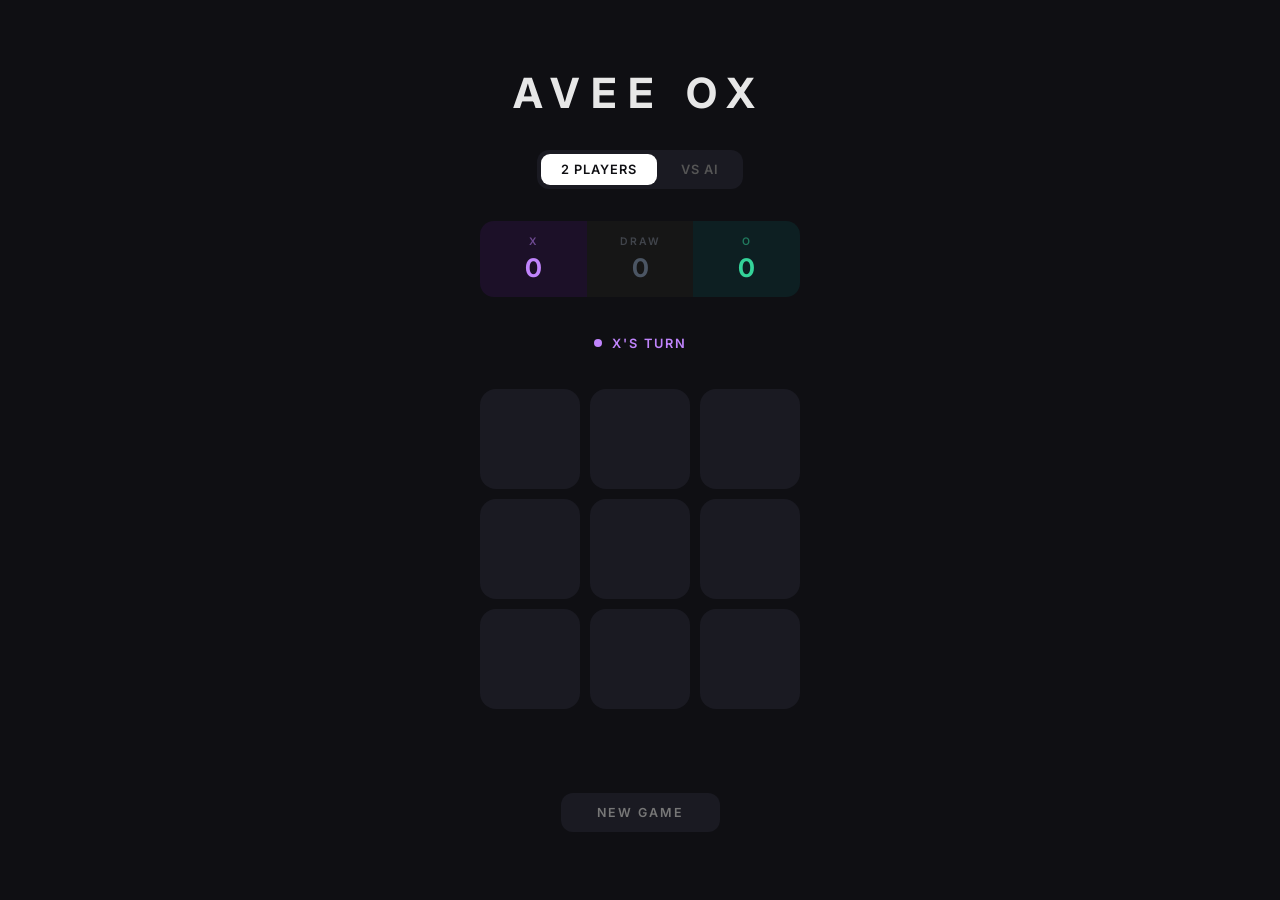
==== index.html @ 659363ed "Rename tictactoe.html to index.html" ====
<!DOCTYPE html>
<html lang="en">
<head>
<meta charset="UTF-8">
<meta name="viewport" content="width=device-width, initial-scale=1.0">
<title>AVEE OX GAME</title>
<style>
  @import url('https://fonts.googleapis.com/css2?family=Inter:wght@300;400;600;700&display=swap');
  * { margin:0; padding:0; box-sizing:border-box; }

  body {
    font-family: 'Inter', sans-serif;
    background: #0f0f13;
    color: #fff;
    min-height: 100vh;
    display: flex;
    flex-direction: column;
    align-items: center;
    justify-content: center;
    gap: 32px;
    padding: 24px;
  }

  .title {
    font-size: 2.6rem;
    font-weight: 700;
    letter-spacing: 12px;
    color: #fff;
    opacity: 0.9;
  }

  /* Mode selector */
  .mode-selector {
    display: flex;
    background: #1a1a22;
    border-radius: 12px;
    padding: 4px;
    gap: 4px;
  }
  .mode-btn {
    padding: 8px 20px;
    border: none;
    border-radius: 9px;
    font-family: 'Inter', sans-serif;
    font-size: 0.8rem;
    font-weight: 600;
    letter-spacing: 1px;
    cursor: pointer;
    transition: all 0.2s;
    background: transparent;
    color: #555;
  }
  .mode-btn.active {
    background: #fff;
    color: #0f0f13;
  }

  /* Score bar */
  .scorebar {
    display: flex;
    gap: 0;
    width: 320px;
  }
  .score-card {
    flex: 1;
    text-align: center;
    padding: 14px 10px;
    border-radius: 0;
    position: relative;
  }
  .score-card:first-child { border-radius: 14px 0 0 14px; }
  .score-card:last-child  { border-radius: 0 14px 14px 0; }
  .score-card.x-card { background: #1c1028; }
  .score-card.draw-card { background: #161616; }
  .score-card.o-card { background: #0d1f22; }
  .score-label { font-size: 0.65rem; font-weight: 600; letter-spacing: 2px; opacity: 0.5; margin-bottom: 4px; }
  .score-label.x { color: #c084fc; }
  .score-label.o { color: #34d399; }
  .score-label.d { color: #6b7280; }
  .score-num { font-size: 1.6rem; font-weight: 700; }
  .score-num.x { color: #c084fc; }
  .score-num.o { color: #34d399; }
  .score-num.d { color: #4b5563; }

  /* Turn indicator */
  .turn-indicator {
    display: flex;
    align-items: center;
    gap: 10px;
    font-size: 0.8rem;
    font-weight: 600;
    letter-spacing: 2px;
    color: #555;
    height: 28px;
    transition: all 0.3s;
  }
  .turn-dot {
    width: 8px; height: 8px;
    border-radius: 50%;
    transition: background 0.3s;
  }

  /* Grid */
  .grid {
    display: grid;
    grid-template-columns: repeat(3, 1fr);
    gap: 10px;
    width: 320px;
    height: 320px;
  }

  .cell {
    background: #1a1a22;
    border-radius: 16px;
    display: flex;
    align-items: center;
    justify-content: center;
    cursor: pointer;
    transition: background 0.15s, transform 0.1s;
    position: relative;
    overflow: hidden;
  }
  .cell:hover:not(.taken) { background: #22222e; transform: scale(1.03); }
  .cell.taken { cursor: default; }
  .cell.win-cell { background: #1e1e2e; }
  .cell.win-cell.x-win { background: #1e112e; }
  .cell.win-cell.o-win { background: #0d2220; }

  /* SVG symbols */
  .cell svg { width: 56px; height: 56px; opacity: 0; transition: opacity 0.2s; }
  .cell.taken svg { opacity: 1; }

  /* X lines */
  .x-line {
    stroke: #c084fc;
    stroke-width: 6;
    stroke-linecap: round;
    stroke-dasharray: 80;
    stroke-dashoffset: 80;
    animation: drawLine 0.25s ease forwards;
  }
  /* O circle */
  .o-circle {
    stroke: #34d399;
    stroke-width: 6;
    stroke-linecap: round;
    fill: none;
    stroke-dasharray: 200;
    stroke-dashoffset: 200;
    animation: drawCircle 0.3s ease forwards;
  }

  @keyframes drawLine {
    to { stroke-dashoffset: 0; }
  }
  @keyframes drawCircle {
    to { stroke-dashoffset: 0; }
  }

  /* Win line overlay */
  .win-line-svg {
    position: absolute;
    top: 0; left: 0;
    width: 320px; height: 320px;
    pointer-events: none;
  }
  .win-stroke {
    stroke-dasharray: 600;
    stroke-dashoffset: 600;
    animation: drawWin 0.4s ease forwards 0.1s;
    stroke-linecap: round;
  }
  @keyframes drawWin {
    to { stroke-dashoffset: 0; }
  }

  .grid-wrap { position: relative; width: 320px; height: 320px; }

  /* Status */
  .status {
    font-size: 0.85rem;
    font-weight: 600;
    letter-spacing: 3px;
    color: #555;
    height: 20px;
    text-align: center;
    transition: all 0.3s;
  }

  /* Reset */
  .reset-btn {
    background: #1a1a22;
    border: none;
    color: #777;
    padding: 12px 36px;
    border-radius: 12px;
    font-family: 'Inter', sans-serif;
    font-size: 0.78rem;
    font-weight: 600;
    letter-spacing: 2px;
    cursor: pointer;
    transition: all 0.2s;
  }
  .reset-btn:hover { background: #22222e; color: #aaa; }
</style>
</head>
<body>

<div class="title">AVEE OX</div>

<div class="mode-selector">
  <button class="mode-btn active" onclick="setMode('pvp')">2 PLAYERS</button>
  <button class="mode-btn" onclick="setMode('ai')">VS AI</button>
</div>

<div class="scorebar">
  <div class="score-card x-card">
    <div class="score-label x" id="x-label">X</div>
    <div class="score-num x" id="score-x">0</div>
  </div>
  <div class="score-card draw-card">
    <div class="score-label d">DRAW</div>
    <div class="score-num d" id="score-d">0</div>
  </div>
  <div class="score-card o-card">
    <div class="score-label o" id="o-label">O</div>
    <div class="score-num o" id="score-o">0</div>
  </div>
</div>

<div class="turn-indicator" id="turn-ind">
  <div class="turn-dot" id="turn-dot"></div>
  <span id="turn-text">X'S TURN</span>
</div>

<div class="grid-wrap">
  <div class="grid" id="grid"></div>
  <svg class="win-line-svg" id="win-svg"></svg>
</div>

<div class="status" id="status"></div>
<button class="reset-btn" onclick="resetGame()">NEW GAME</button>

<script>
let board = Array(9).fill(null);
let current = 'X';
let gameOver = false;
let mode = 'pvp'; // 'pvp' or 'ai'
let scores = {X:0, O:0, D:0};
let aiThinking = false;

const WINS = [[0,1,2],[3,4,5],[6,7,8],[0,3,6],[1,4,7],[2,5,8],[0,4,8],[2,4,6]];

function setMode(m) {
  mode = m;
  document.querySelectorAll('.mode-btn').forEach(b => b.classList.remove('active'));
  event.target.classList.add('active');
  document.getElementById('x-label').textContent = 'X';
  document.getElementById('o-label').textContent = mode === 'ai' ? 'AI' : 'O';
  resetGame();
}

function buildGrid() {
  const g = document.getElementById('grid');
  g.innerHTML = '';
  for (let i = 0; i < 9; i++) {
    const cell = document.createElement('div');
    cell.className = 'cell';
    cell.dataset.i = i;
    cell.addEventListener('click', () => handleClick(i));
    g.appendChild(cell);
  }
}

function handleClick(i) {
  if (gameOver || board[i] || aiThinking) return;
  if (mode === 'ai' && current === 'O') return;
  place(i, current);
  const w = getWinner();
  if (!w && board.includes(null)) {
    current = current === 'X' ? 'O' : 'X';
    updateTurn();
    if (mode === 'ai' && current === 'O') doAI();
  }
}

function place(i, player) {
  board[i] = player;
  const cell = document.querySelector(`.cell[data-i="${i}"]`);
  cell.classList.add('taken');
  cell.innerHTML = player === 'X' ? svgX() : svgO();
  checkEnd();
}

function svgX() {
  return `<svg viewBox="0 0 80 80">
    <line class="x-line" x1="18" y1="18" x2="62" y2="62"/>
    <line class="x-line" x1="62" y1="18" x2="18" y2="62" style="animation-delay:0.05s"/>
  </svg>`;
}
function svgO() {
  return `<svg viewBox="0 0 80 80">
    <circle class="o-circle" cx="40" cy="40" r="24"/>
  </svg>`;
}

function getWinner() {
  for (const [a,b,c] of WINS) {
    if (board[a] && board[a] === board[b] && board[b] === board[c]) return {player: board[a], line:[a,b,c]};
  }
  return null;
}

function checkEnd() {
  const w = getWinner();
  if (w) {
    gameOver = true;
    scores[w.player]++;
    updateScores();
    highlightWin(w);
    const label = mode === 'ai' && w.player === 'O' ? 'AI WINS' : `${w.player} WINS`;
    document.getElementById('status').textContent = label;
    document.getElementById('status').style.color = w.player === 'X' ? '#c084fc' : '#34d399';
    document.getElementById('turn-ind').style.opacity = '0';
    return true;
  }
  if (!board.includes(null)) {
    gameOver = true;
    scores.D++;
    updateScores();
    document.getElementById('status').textContent = 'DRAW';
    document.getElementById('status').style.color = '#4b5563';
    document.getElementById('turn-ind').style.opacity = '0';
    return true;
  }
  return false;
}

function highlightWin({player, line}) {
  line.forEach(i => {
    const cell = document.querySelector(`.cell[data-i="${i}"]`);
    cell.classList.add('win-cell', player === 'X' ? 'x-win' : 'o-win');
  });
  // Draw win line
  const positions = line.map(i => {
    const col = i % 3, row = Math.floor(i / 3);
    const gap = 10, cs = (320 - gap*2) / 3;
    return { x: col*(cs+gap) + cs/2, y: row*(cs+gap) + cs/2 };
  });
  const svg = document.getElementById('win-svg');
  const color = player === 'X' ? '#c084fc' : '#34d399';
  svg.innerHTML = `<line class="win-stroke" x1="${positions[0].x}" y1="${positions[0].y}" x2="${positions[2].x}" y2="${positions[2].y}" stroke="${color}" stroke-width="5" opacity="0.5"/>`;
}

function updateTurn() {
  if (gameOver) return;
  const dot = document.getElementById('turn-dot');
  const txt = document.getElementById('turn-text');
  const isX = current === 'X';
  dot.style.background = isX ? '#c084fc' : '#34d399';
  const label = mode === 'ai' && !isX ? 'AI THINKING…' : `${current}'S TURN`;
  txt.textContent = label;
  txt.style.color = isX ? '#c084fc' : '#34d399';
}

function updateScores() {
  document.getElementById('score-x').textContent = scores.X;
  document.getElementById('score-o').textContent = scores.O;
  document.getElementById('score-d').textContent = scores.D;
}

// AI — minimax
function doAI() {
  aiThinking = true;
  updateTurn();
  setTimeout(() => {
    const best = minimax(board, 'O', 0);
    place(best.idx, 'O');
    const w = getWinner();
    if (!w && board.includes(null)) {
      current = 'X';
      updateTurn();
    }
    aiThinking = false;
  }, 380);
}

function minimax(b, player, depth) {
  const w = checkBoard(b);
  if (w === 'O') return {score: 10 - depth};
  if (w === 'X') return {score: depth - 10};
  if (!b.includes(null)) return {score: 0};
  const moves = [];
  for (let i = 0; i < 9; i++) {
    if (b[i]) continue;
    const nb = [...b]; nb[i] = player;
    const result = minimax(nb, player === 'O' ? 'X' : 'O', depth + 1);
    moves.push({idx: i, score: result.score});
  }
  moves.sort((a,b) => player === 'O' ? b.score - a.score : a.score - b.score);
  return moves[0];
}

function checkBoard(b) {
  for (const [a,bb,c] of WINS) {
    if (b[a] && b[a] === b[bb] && b[bb] === b[c]) return b[a];
  }
  return null;
}

function resetGame() {
  board = Array(9).fill(null);
  current = 'X';
  gameOver = false;
  aiThinking = false;
  document.getElementById('status').textContent = '';
  document.getElementById('win-svg').innerHTML = '';
  document.getElementById('turn-ind').style.opacity = '1';
  buildGrid();
  updateTurn();
}

buildGrid();
updateTurn();
</script>
</body>
</html>
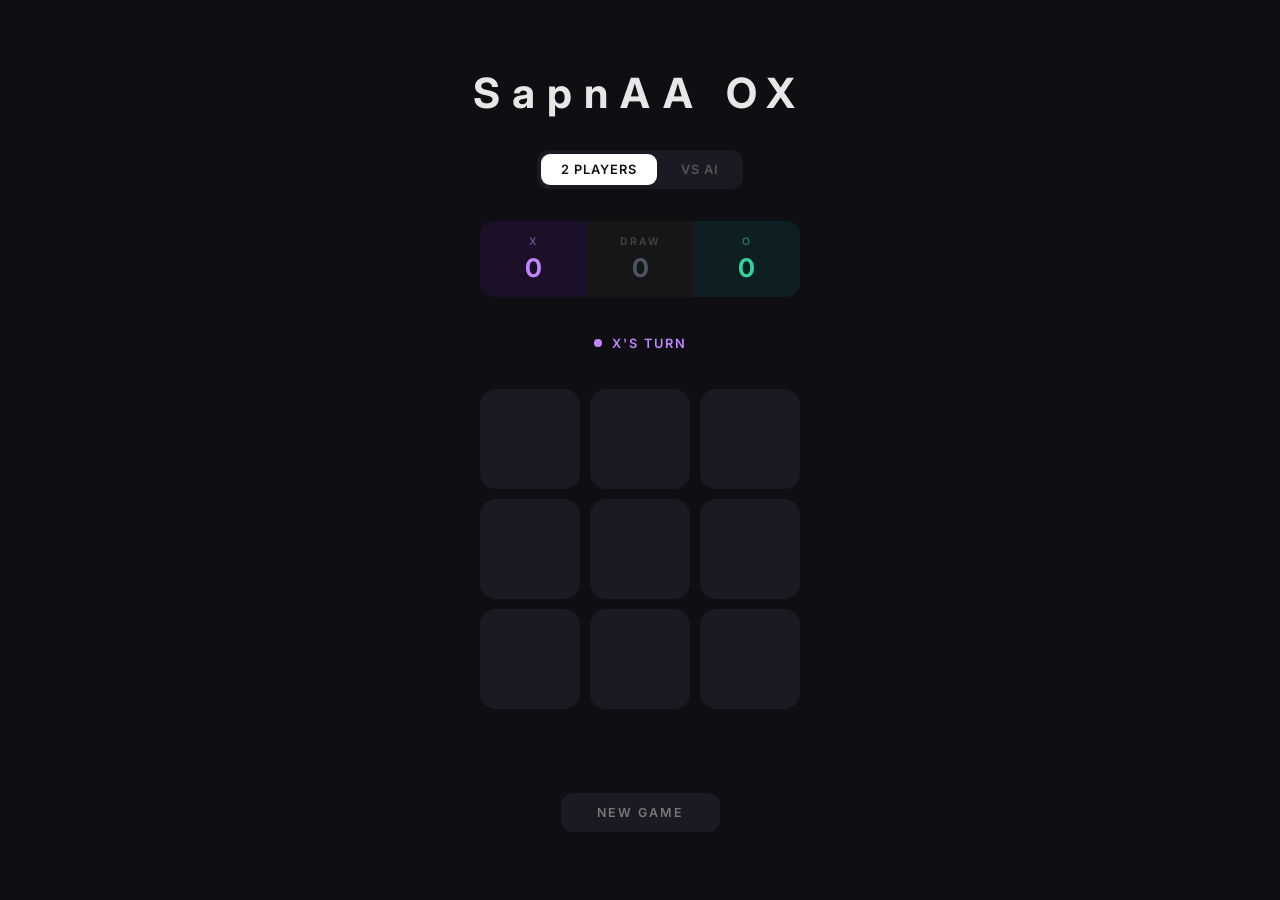
==== commit 0dce40b6: "Update index.html" ====
--- a/index.html
+++ b/index.html
@@ -3,7 +3,7 @@
 <head>
 <meta charset="UTF-8">
 <meta name="viewport" content="width=device-width, initial-scale=1.0">
-<title>AVEE OX GAME</title>
+<title>AVEE TIC TAC TOE GAME</title>
 <style>
   @import url('https://fonts.googleapis.com/css2?family=Inter:wght@300;400;600;700&display=swap');
   * { margin:0; padding:0; box-sizing:border-box; }
@@ -206,7 +206,7 @@
 </head>
 <body>
 
-<div class="title">AVEE OX</div>
+<div class="title">SapnAA OX</div>
 
 <div class="mode-selector">
   <button class="mode-btn active" onclick="setMode('pvp')">2 PLAYERS</button>
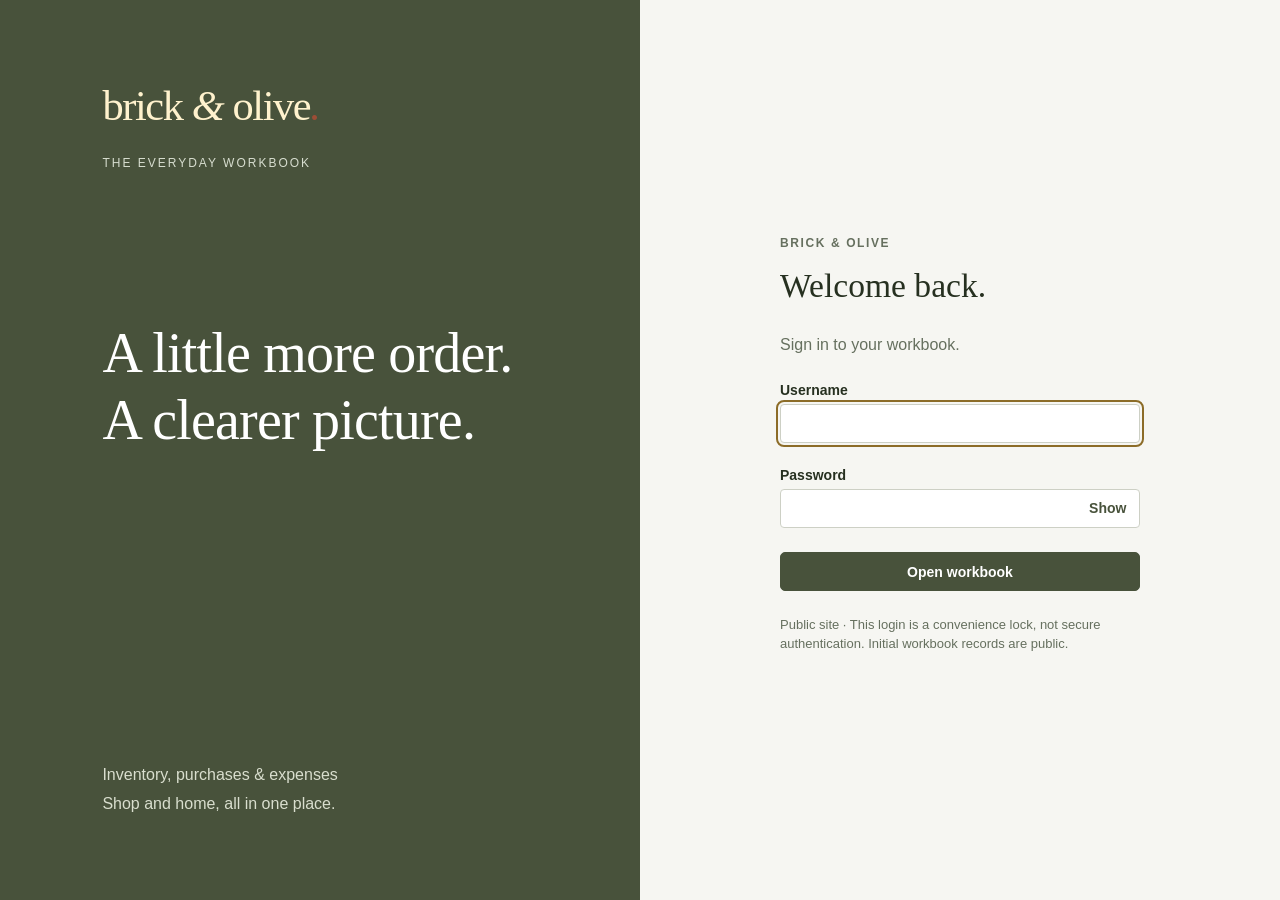
==== commit 587998d5: "Add files via upload" ====
--- a/index.html
+++ b/index.html
@@ -1,427 +1,26 @@
-<!DOCTYPE html>
-<html lang="en">
+<!doctype html>
+<html lang="en-GB">
 <head>
-<meta charset="UTF-8">
-<meta name="viewport" content="width=device-width, initial-scale=1.0">
-<title>AVEE TIC TAC TOE GAME</title>
-<style>
-  @import url('https://fonts.googleapis.com/css2?family=Inter:wght@300;400;600;700&display=swap');
-  * { margin:0; padding:0; box-sizing:border-box; }
-
-  body {
-    font-family: 'Inter', sans-serif;
-    background: #0f0f13;
-    color: #fff;
-    min-height: 100vh;
-    display: flex;
-    flex-direction: column;
-    align-items: center;
-    justify-content: center;
-    gap: 32px;
-    padding: 24px;
-  }
-
-  .title {
-    font-size: 2.6rem;
-    font-weight: 700;
-    letter-spacing: 12px;
-    color: #fff;
-    opacity: 0.9;
-  }
-
-  /* Mode selector */
-  .mode-selector {
-    display: flex;
-    background: #1a1a22;
-    border-radius: 12px;
-    padding: 4px;
-    gap: 4px;
-  }
-  .mode-btn {
-    padding: 8px 20px;
-    border: none;
-    border-radius: 9px;
-    font-family: 'Inter', sans-serif;
-    font-size: 0.8rem;
-    font-weight: 600;
-    letter-spacing: 1px;
-    cursor: pointer;
-    transition: all 0.2s;
-    background: transparent;
-    color: #555;
-  }
-  .mode-btn.active {
-    background: #fff;
-    color: #0f0f13;
-  }
-
-  /* Score bar */
-  .scorebar {
-    display: flex;
-    gap: 0;
-    width: 320px;
-  }
-  .score-card {
-    flex: 1;
-    text-align: center;
-    padding: 14px 10px;
-    border-radius: 0;
-    position: relative;
-  }
-  .score-card:first-child { border-radius: 14px 0 0 14px; }
-  .score-card:last-child  { border-radius: 0 14px 14px 0; }
-  .score-card.x-card { background: #1c1028; }
-  .score-card.draw-card { background: #161616; }
-  .score-card.o-card { background: #0d1f22; }
-  .score-label { font-size: 0.65rem; font-weight: 600; letter-spacing: 2px; opacity: 0.5; margin-bottom: 4px; }
-  .score-label.x { color: #c084fc; }
-  .score-label.o { color: #34d399; }
-  .score-label.d { color: #6b7280; }
-  .score-num { font-size: 1.6rem; font-weight: 700; }
-  .score-num.x { color: #c084fc; }
-  .score-num.o { color: #34d399; }
-  .score-num.d { color: #4b5563; }
-
-  /* Turn indicator */
-  .turn-indicator {
-    display: flex;
-    align-items: center;
-    gap: 10px;
-    font-size: 0.8rem;
-    font-weight: 600;
-    letter-spacing: 2px;
-    color: #555;
-    height: 28px;
-    transition: all 0.3s;
-  }
-  .turn-dot {
-    width: 8px; height: 8px;
-    border-radius: 50%;
-    transition: background 0.3s;
-  }
-
-  /* Grid */
-  .grid {
-    display: grid;
-    grid-template-columns: repeat(3, 1fr);
-    gap: 10px;
-    width: 320px;
-    height: 320px;
-  }
-
-  .cell {
-    background: #1a1a22;
-    border-radius: 16px;
-    display: flex;
-    align-items: center;
-    justify-content: center;
-    cursor: pointer;
-    transition: background 0.15s, transform 0.1s;
-    position: relative;
-    overflow: hidden;
-  }
-  .cell:hover:not(.taken) { background: #22222e; transform: scale(1.03); }
-  .cell.taken { cursor: default; }
-  .cell.win-cell { background: #1e1e2e; }
-  .cell.win-cell.x-win { background: #1e112e; }
-  .cell.win-cell.o-win { background: #0d2220; }
-
-  /* SVG symbols */
-  .cell svg { width: 56px; height: 56px; opacity: 0; transition: opacity 0.2s; }
-  .cell.taken svg { opacity: 1; }
-
-  /* X lines */
-  .x-line {
-    stroke: #c084fc;
-    stroke-width: 6;
-    stroke-linecap: round;
-    stroke-dasharray: 80;
-    stroke-dashoffset: 80;
-    animation: drawLine 0.25s ease forwards;
-  }
-  /* O circle */
-  .o-circle {
-    stroke: #34d399;
-    stroke-width: 6;
-    stroke-linecap: round;
-    fill: none;
-    stroke-dasharray: 200;
-    stroke-dashoffset: 200;
-    animation: drawCircle 0.3s ease forwards;
-  }
-
-  @keyframes drawLine {
-    to { stroke-dashoffset: 0; }
-  }
-  @keyframes drawCircle {
-    to { stroke-dashoffset: 0; }
-  }
-
-  /* Win line overlay */
-  .win-line-svg {
-    position: absolute;
-    top: 0; left: 0;
-    width: 320px; height: 320px;
-    pointer-events: none;
-  }
-  .win-stroke {
-    stroke-dasharray: 600;
-    stroke-dashoffset: 600;
-    animation: drawWin 0.4s ease forwards 0.1s;
-    stroke-linecap: round;
-  }
-  @keyframes drawWin {
-    to { stroke-dashoffset: 0; }
-  }
-
-  .grid-wrap { position: relative; width: 320px; height: 320px; }
-
-  /* Status */
-  .status {
-    font-size: 0.85rem;
-    font-weight: 600;
-    letter-spacing: 3px;
-    color: #555;
-    height: 20px;
-    text-align: center;
-    transition: all 0.3s;
-  }
-
-  /* Reset */
-  .reset-btn {
-    background: #1a1a22;
-    border: none;
-    color: #777;
-    padding: 12px 36px;
-    border-radius: 12px;
-    font-family: 'Inter', sans-serif;
-    font-size: 0.78rem;
-    font-weight: 600;
-    letter-spacing: 2px;
-    cursor: pointer;
-    transition: all 0.2s;
-  }
-  .reset-btn:hover { background: #22222e; color: #aaa; }
-</style>
+  <meta charset="utf-8"><meta name="viewport" content="width=device-width, initial-scale=1">
+  <title>Brick & Olive · Inventory & expenses</title>
+  <meta name="description" content="Brick & Olive inventory, purchasing, expenses and daily reports.">
+  <meta http-equiv="Content-Security-Policy" content="default-src 'self'; script-src 'self'; style-src 'self' 'unsafe-inline'; img-src 'self' data:; connect-src 'self' https://api.github.com; object-src 'none'; base-uri 'self'; form-action 'self'">
+  <link rel="icon" href="./favicon.svg" type="image/svg+xml"><link rel="stylesheet" href="./styles.css">
+  <script defer src="./vendor/xlsx.full.min.js"></script><script defer src="./core.js"></script><script defer src="./github.js"></script><script defer src="./app.js"></script>
 </head>
 <body>
-
-<div class="title">SapnAA OX</div>
-
-<div class="mode-selector">
-  <button class="mode-btn active" onclick="setMode('pvp')">2 PLAYERS</button>
-  <button class="mode-btn" onclick="setMode('ai')">VS AI</button>
+<section id="login" class="login">
+  <div class="login-brand"><div class="wordmark">brick <span>&</span> olive<span class="brand-dot">.</span></div><p>THE EVERYDAY WORKBOOK</p><h1>A little more order.<br>A clearer picture.</h1><div class="login-caption">Inventory, purchases & expenses<br>Shop and home, all in one place.</div></div>
+  <div class="login-side"><form id="login-form" class="login-card"><span class="eyebrow">BRICK & OLIVE</span><h2>Welcome back.</h2><p>Sign in to your workbook.</p><label>Username<input name="username" autocomplete="username" required autofocus></label><label>Password<div class="password-wrap"><input name="password" type="password" autocomplete="current-password" required><button type="button" id="show-password" class="text-button">Show</button></div></label><p id="login-error" class="error" role="alert"></p><button class="primary full" type="submit">Open workbook</button><p class="small muted">Public site · This login is a convenience lock, not secure authentication. Initial workbook records are public.</p></form></div>
+</section>
+<div id="app" hidden>
+  <header class="topbar"><a href="#dashboard" class="wordmark">brick <span>&</span> olive<span class="brand-dot">.</span></a><span class="app-label">INVENTORY & EXPENSES</span><div class="top-actions"><span id="save-status" role="status">Loading records…</span><button data-action="sync" class="primary">Save to GitHub</button><button data-action="refresh">Refresh</button><button data-action="logout" class="text-button">Log out</button></div></header>
+  <nav id="nav" aria-label="Workbook sheets"></nav>
+  <main id="main"></main>
+  <footer><span>Brick & Olive workbook</span><span>GitHub repository storage · Local draft recovery</span><button data-action="data" class="text-button">Data & setup</button></footer>
 </div>
-
-<div class="scorebar">
-  <div class="score-card x-card">
-    <div class="score-label x" id="x-label">X</div>
-    <div class="score-num x" id="score-x">0</div>
-  </div>
-  <div class="score-card draw-card">
-    <div class="score-label d">DRAW</div>
-    <div class="score-num d" id="score-d">0</div>
-  </div>
-  <div class="score-card o-card">
-    <div class="score-label o" id="o-label">O</div>
-    <div class="score-num o" id="score-o">0</div>
-  </div>
-</div>
-
-<div class="turn-indicator" id="turn-ind">
-  <div class="turn-dot" id="turn-dot"></div>
-  <span id="turn-text">X'S TURN</span>
-</div>
-
-<div class="grid-wrap">
-  <div class="grid" id="grid"></div>
-  <svg class="win-line-svg" id="win-svg"></svg>
-</div>
-
-<div class="status" id="status"></div>
-<button class="reset-btn" onclick="resetGame()">NEW GAME</button>
-
-<script>
-let board = Array(9).fill(null);
-let current = 'X';
-let gameOver = false;
-let mode = 'pvp'; // 'pvp' or 'ai'
-let scores = {X:0, O:0, D:0};
-let aiThinking = false;
-
-const WINS = [[0,1,2],[3,4,5],[6,7,8],[0,3,6],[1,4,7],[2,5,8],[0,4,8],[2,4,6]];
-
-function setMode(m) {
-  mode = m;
-  document.querySelectorAll('.mode-btn').forEach(b => b.classList.remove('active'));
-  event.target.classList.add('active');
-  document.getElementById('x-label').textContent = 'X';
-  document.getElementById('o-label').textContent = mode === 'ai' ? 'AI' : 'O';
-  resetGame();
-}
-
-function buildGrid() {
-  const g = document.getElementById('grid');
-  g.innerHTML = '';
-  for (let i = 0; i < 9; i++) {
-    const cell = document.createElement('div');
-    cell.className = 'cell';
-    cell.dataset.i = i;
-    cell.addEventListener('click', () => handleClick(i));
-    g.appendChild(cell);
-  }
-}
-
-function handleClick(i) {
-  if (gameOver || board[i] || aiThinking) return;
-  if (mode === 'ai' && current === 'O') return;
-  place(i, current);
-  const w = getWinner();
-  if (!w && board.includes(null)) {
-    current = current === 'X' ? 'O' : 'X';
-    updateTurn();
-    if (mode === 'ai' && current === 'O') doAI();
-  }
-}
-
-function place(i, player) {
-  board[i] = player;
-  const cell = document.querySelector(`.cell[data-i="${i}"]`);
-  cell.classList.add('taken');
-  cell.innerHTML = player === 'X' ? svgX() : svgO();
-  checkEnd();
-}
-
-function svgX() {
-  return `<svg viewBox="0 0 80 80">
-    <line class="x-line" x1="18" y1="18" x2="62" y2="62"/>
-    <line class="x-line" x1="62" y1="18" x2="18" y2="62" style="animation-delay:0.05s"/>
-  </svg>`;
-}
-function svgO() {
-  return `<svg viewBox="0 0 80 80">
-    <circle class="o-circle" cx="40" cy="40" r="24"/>
-  </svg>`;
-}
-
-function getWinner() {
-  for (const [a,b,c] of WINS) {
-    if (board[a] && board[a] === board[b] && board[b] === board[c]) return {player: board[a], line:[a,b,c]};
-  }
-  return null;
-}
-
-function checkEnd() {
-  const w = getWinner();
-  if (w) {
-    gameOver = true;
-    scores[w.player]++;
-    updateScores();
-    highlightWin(w);
-    const label = mode === 'ai' && w.player === 'O' ? 'AI WINS' : `${w.player} WINS`;
-    document.getElementById('status').textContent = label;
-    document.getElementById('status').style.color = w.player === 'X' ? '#c084fc' : '#34d399';
-    document.getElementById('turn-ind').style.opacity = '0';
-    return true;
-  }
-  if (!board.includes(null)) {
-    gameOver = true;
-    scores.D++;
-    updateScores();
-    document.getElementById('status').textContent = 'DRAW';
-    document.getElementById('status').style.color = '#4b5563';
-    document.getElementById('turn-ind').style.opacity = '0';
-    return true;
-  }
-  return false;
-}
-
-function highlightWin({player, line}) {
-  line.forEach(i => {
-    const cell = document.querySelector(`.cell[data-i="${i}"]`);
-    cell.classList.add('win-cell', player === 'X' ? 'x-win' : 'o-win');
-  });
-  // Draw win line
-  const positions = line.map(i => {
-    const col = i % 3, row = Math.floor(i / 3);
-    const gap = 10, cs = (320 - gap*2) / 3;
-    return { x: col*(cs+gap) + cs/2, y: row*(cs+gap) + cs/2 };
-  });
-  const svg = document.getElementById('win-svg');
-  const color = player === 'X' ? '#c084fc' : '#34d399';
-  svg.innerHTML = `<line class="win-stroke" x1="${positions[0].x}" y1="${positions[0].y}" x2="${positions[2].x}" y2="${positions[2].y}" stroke="${color}" stroke-width="5" opacity="0.5"/>`;
-}
-
-function updateTurn() {
-  if (gameOver) return;
-  const dot = document.getElementById('turn-dot');
-  const txt = document.getElementById('turn-text');
-  const isX = current === 'X';
-  dot.style.background = isX ? '#c084fc' : '#34d399';
-  const label = mode === 'ai' && !isX ? 'AI THINKING…' : `${current}'S TURN`;
-  txt.textContent = label;
-  txt.style.color = isX ? '#c084fc' : '#34d399';
-}
-
-function updateScores() {
-  document.getElementById('score-x').textContent = scores.X;
-  document.getElementById('score-o').textContent = scores.O;
-  document.getElementById('score-d').textContent = scores.D;
-}
-
-// AI — minimax
-function doAI() {
-  aiThinking = true;
-  updateTurn();
-  setTimeout(() => {
-    const best = minimax(board, 'O', 0);
-    place(best.idx, 'O');
-    const w = getWinner();
-    if (!w && board.includes(null)) {
-      current = 'X';
-      updateTurn();
-    }
-    aiThinking = false;
-  }, 380);
-}
-
-function minimax(b, player, depth) {
-  const w = checkBoard(b);
-  if (w === 'O') return {score: 10 - depth};
-  if (w === 'X') return {score: depth - 10};
-  if (!b.includes(null)) return {score: 0};
-  const moves = [];
-  for (let i = 0; i < 9; i++) {
-    if (b[i]) continue;
-    const nb = [...b]; nb[i] = player;
-    const result = minimax(nb, player === 'O' ? 'X' : 'O', depth + 1);
-    moves.push({idx: i, score: result.score});
-  }
-  moves.sort((a,b) => player === 'O' ? b.score - a.score : a.score - b.score);
-  return moves[0];
-}
-
-function checkBoard(b) {
-  for (const [a,bb,c] of WINS) {
-    if (b[a] && b[a] === b[bb] && b[bb] === b[c]) return b[a];
-  }
-  return null;
-}
-
-function resetGame() {
-  board = Array(9).fill(null);
-  current = 'X';
-  gameOver = false;
-  aiThinking = false;
-  document.getElementById('status').textContent = '';
-  document.getElementById('win-svg').innerHTML = '';
-  document.getElementById('turn-ind').style.opacity = '1';
-  buildGrid();
-  updateTurn();
-}
-
-buildGrid();
-updateTurn();
-</script>
-</body>
-</html>
+<dialog id="modal"><div id="modal-content"></div></dialog>
+<div id="toast" role="status" hidden></div>
+<input id="import-file" type="file" accept=".xlsx,.json" hidden>
+<noscript>This workbook needs JavaScript enabled in your browser.</noscript>
+</body></html>
--- a/styles.css
+++ b/styles.css
@@ -0,0 +1,6 @@
+@charset "UTF-8";
+:root{--olive:#48523b;--dark:#263020;--paper:#f6f6f2;--amber:#fff2cd;--line:#dddeda;--muted:#66705f;--brick:#9d4d36;--green:#eaf0e4;--red:#a13d2d;--white:#fff; font-family:Arial,Helvetica,sans-serif;color:var(--dark);font-size:16px}
+*{box-sizing:border-box}body{margin:0;background:var(--paper)}[hidden]{display:none!important}button,input,select,textarea{font:inherit}button,a,input,select,textarea{ -webkit-tap-highlight-color:transparent}button{cursor:pointer;border:1px solid #c8ccc2;background:#fff;color:var(--dark);padding:.65rem .9rem;border-radius:5px;font-size:.875rem;font-weight:600;white-space:nowrap}button:hover{background:#edf0e7;border-color:var(--olive)}button:disabled{opacity:.55;cursor:wait}.primary{background:var(--olive);border-color:var(--olive);color:#fff}.primary:hover{background:var(--dark);color:#fff}.brick{background:var(--brick);border-color:var(--brick);color:#fff}.text-button{border:0;background:transparent;padding:.45rem;color:var(--olive)}.danger{color:var(--red)}a{color:var(--olive)}input,select,textarea{color:var(--dark);background:#fff;border:1px solid #cdd0c5;border-radius:4px;padding:.65rem;min-width:0;width:100%;font-size:.9rem}input:focus,select:focus,textarea:focus,button:focus-visible,a:focus-visible{outline:2px solid #8c6c28;outline-offset:2px}label{display:block;font-size:.875rem;font-weight:600}label input,label select,label textarea{margin-top:.4rem}label small{font-weight:400;display:block;line-height:1.5;margin-top:.3rem}.wordmark{font-family:Georgia,serif;font-size:1.85rem;letter-spacing:-1.4px;text-decoration:none;color:var(--dark);white-space:nowrap}.wordmark span{font-style:italic;font-weight:400}.wordmark .brand-dot{color:var(--brick)}h1,h2,h3,p{margin-top:0}h1{font-family:Georgia,serif;font-weight:400;font-size:2.25rem;letter-spacing:-.8px;margin-bottom:.5rem}h2{font-size:1.15rem;font-weight:600}h3{font-size:1rem}p{line-height:1.55}.eyebrow{font-size:.75rem;font-weight:700;letter-spacing:1.6px;color:var(--muted)}.muted,.small{color:var(--muted)}.small{font-size:.8125rem;line-height:1.5}.error{color:var(--red)}.full{width:100%}.login{display:grid;grid-template-columns:1fr 1fr;min-height:100vh}.login-brand{padding:9vh 8vw;background:var(--olive);color:#fff;display:flex;flex-direction:column}.login-brand .wordmark{color:#fff2cd;font-size:2.65rem}.login-brand p{font-size:.75rem;letter-spacing:2px;margin-top:1.5rem;color:#d7ddcf}.login-brand h1{font-size:3.5rem;line-height:1.2;margin-top:15vh}.login-caption{margin-top:auto;line-height:1.8;color:#d9dece;padding-top:4rem}.login-side{display:grid;place-items:center;padding:3rem}.login-card{width:100%;max-width:360px}.login-card h2{font-size:2.1rem;font-family:Georgia,serif;font-weight:400;margin-top:1rem}.login-card>p{color:var(--muted)}.login-card label{margin:1.5rem 0}.login-card .small{margin-top:1.5rem}.password-wrap{display:flex;align-items:center;position:relative}.password-wrap input{padding-right:4rem}.password-wrap button{position:absolute;right:.4rem;top:.6rem}.topbar{min-height:90px;display:flex;align-items:center;gap:2rem;padding:1.2rem 2.5rem;background:#fff;border-bottom:1px solid var(--line)}.app-label{font-size:.7rem;letter-spacing:1.8px;color:var(--muted);padding-left:1.5rem;border-left:1px solid var(--line)}.top-actions{display:flex;gap:.6rem;align-items:center;margin-left:auto}.top-actions>span{font-size:.75rem;color:var(--muted);max-width:180px}nav{display:flex;gap:.4rem;padding:0 2.5rem;background:white;overflow:auto;border-bottom:1px solid var(--line)}nav a{color:var(--muted);text-decoration:none;padding:1.1rem 1rem;white-space:nowrap;font-size:.9rem;border-bottom:3px solid transparent}nav a.active{color:var(--olive);border-bottom-color:var(--olive);font-weight:700}main{max-width:1600px;margin:auto;padding:2rem 2.5rem 3rem;min-height:70vh}.page-heading{display:flex;align-items:center;justify-content:space-between;gap:1rem;margin-bottom:1.65rem}.page-heading p{font-size:.9rem;margin:0;color:var(--muted)}.actions{display:flex;align-items:center;gap:.6rem;flex-wrap:wrap}.date-control{display:flex;align-items:center;gap:.8rem;font-size:.875rem;color:var(--muted)}.date-control input{width:155px;background:white}.metrics{display:grid;grid-template-columns:repeat(4,1fr);gap:1rem;margin:1.2rem 0}.metric{border:1px solid var(--line);background:white;padding:1.3rem;border-radius:7px;border-top:3px solid var(--olive)}.metric:nth-child(2){border-top-color:var(--brick)}.metric-label{font-size:.875rem;color:var(--muted)}.metric-value{font-family:Georgia,serif;font-size:2.25rem;display:block;margin:.8rem 0 .4rem;letter-spacing:-.8px}.metric small{color:var(--muted);font-size:.8rem}.metric .text-button{font-size:.8rem;margin-left:-.45rem}.dashboard-grid{display:grid;grid-template-columns:1.65fr 1fr;gap:1.1rem;margin:1.1rem 0}.panel{background:white;border:1px solid var(--line);border-radius:7px;overflow:hidden}.panel-head{padding:1.1rem 1.3rem;border-bottom:1px solid var(--line);display:flex;align-items:center;justify-content:space-between;gap:.7rem}.panel-head h2{margin:0;font-size:1rem}.panel-body{padding:1.3rem}.period-summary{display:flex;gap:2rem;flex-wrap:wrap;padding-bottom:1.4rem}.period-summary span{font-size:.8rem;color:var(--muted)}.period-summary strong{display:block;font-size:1.35rem;font-weight:500;margin-top:.5rem;color:var(--dark)}.notice{padding:.9rem 1.15rem;border:1px solid #e2c994;border-left:3px solid #b58b35;background:#fff8e6;border-radius:4px;font-size:.875rem;line-height:1.6;display:flex;align-items:center;justify-content:space-between;gap:1rem;margin:1rem 0}.notice.neutral{border-color:var(--line);border-left-color:var(--olive);background:#eff2e9}.notice.error{background:#fff1ec;border-color:#dfb4a5}.trend{display:flex;align-items:flex-end;height:160px;gap:7px;padding-top:.8rem}.trend-col{height:100%;flex:1;display:flex;flex-direction:column;justify-content:flex-end;align-items:center;gap:7px;min-width:0}.trend-bar{width:100%;max-width:42px;background:var(--olive);border-radius:3px 3px 0 0;min-height:2px}.trend-col:last-child .trend-bar{background:var(--brick)}.trend-col span{font-size:.75rem;color:var(--muted)}.chart-note{font-size:.8rem;color:var(--muted);margin:1rem 0 0}.bar-row{margin-bottom:1rem}.bar-label{display:flex;justify-content:space-between;gap:1rem;font-size:.875rem;margin-bottom:.4rem}.bar-track{height:8px;background:#eef0e9;border-radius:3px;overflow:hidden}.bar-fill{height:100%;background:var(--olive);border-radius:3px}.check-list{display:grid;gap:.8rem}.check-row{display:flex;align-items:center;justify-content:space-between;padding:.8rem;background:var(--paper);font-size:.9rem}.check-row strong{font-size:1.15rem}.toolbar{display:flex;gap:.7rem;align-items:center;flex-wrap:wrap;margin:1rem 0}.toolbar input{max-width:320px}.toolbar select{max-width:200px}.toolbar .result-count{margin-left:auto;font-size:.8rem;color:var(--muted)}.table-wrap{overflow:auto;max-height:65vh;border:1px solid var(--line);background:white;border-radius:5px}.panel .table-wrap{border:0;border-radius:0}table{width:100%;border-collapse:separate;border-spacing:0;font-size:.875rem;text-align:left}th{background:var(--olive);color:white;text-transform:uppercase;font-size:.71rem;letter-spacing:.5px;padding:.9rem .8rem;white-space:nowrap;position:sticky;top:0;z-index:2}td{padding:.8rem;border-bottom:1px solid #e4e6de;vertical-align:middle;line-height:1.4}td+td{border-left:1px solid #eff0eb}tbody tr:nth-child(even){background:#fafbf8}tbody tr:hover{background:#f1f3eb}td.number,th.number{text-align:right;font-variant-numeric:tabular-nums}td.name{min-width:180px;font-weight:600}td.notes{min-width:200px;max-width:350px;font-size:.8rem;color:var(--muted)}td .text-button{font-size:.8rem}td.money{white-space:nowrap}td input,td select{min-width:90px}.badge{display:inline-block;font-size:.75rem;font-weight:500;padding:.28rem .55rem;border-radius:3px;white-space:nowrap;background:#f8edcf;color:#775a13}.badge.good{background:#e7efde;color:#3f5d2f}.badge.bad{background:#f7e3dc;color:#873d2a}.badge.neutral{background:#eceee8;color:var(--muted)}.empty{padding:3rem;text-align:center;color:var(--muted)}.empty h3{color:var(--dark)}.sheet-caption{display:flex;gap:1rem;justify-content:space-between;padding:.7rem 1rem;background:#edf0e6;font-size:.8rem;color:var(--muted);border:1px solid var(--line);border-top:0}.entry-grid{min-width:1050px}.entry-grid th{background:#e8ebdf;color:var(--olive);border-right:1px solid #d4d8cb}.entry-grid td{padding:0;background:var(--amber)}.entry-grid td.index{background:#f3f4ef;width:38px;text-align:center;color:var(--muted);font-size:.75rem}.entry-grid td input,.entry-grid td select{border:0;border-radius:0;padding:.85rem .6rem;background:transparent;margin:0;width:100%;min-width:0}.entry-grid td input:focus,.entry-grid td select:focus{outline:2px solid var(--olive);outline-offset:-2px;background:#fffaf0}.entry-grid td:nth-child(2){width:140px}.entry-grid td:nth-child(3){min-width:220px}.entry-grid td:nth-child(4){width:140px}.entry-grid td:nth-child(5){width:140px}.entry-grid td:nth-child(6){width:180px}.entry-grid td:nth-child(7){width:105px}.entry-grid td:nth-child(8){width:100px}.entry-actions{display:flex;justify-content:space-between;gap:1rem;flex-wrap:wrap;margin:1rem 0 1.6rem}.entry-help{font-size:.8125rem;color:var(--muted);margin:.65rem 0}.entry-details{padding:1rem;background:#fff9e8;border:1px solid #e7d8b3;margin-top:.7rem;border-radius:4px}.form-grid{display:grid;grid-template-columns:1fr 1fr;gap:1rem}.form-grid .wide{grid-column:1/-1}.form-grid input,.form-grid select,.form-grid textarea{background:var(--amber)}.batch-settings{display:flex;gap:1rem;align-items:flex-end;flex-wrap:wrap;margin:1rem 0}.batch-settings label{max-width:230px;flex:1;min-width:145px}.batch-settings input,.batch-settings select{background:#fff}.totals-line{font-weight:700;display:flex;gap:1rem;align-items:center}.total-figure{font-family:Georgia,serif;font-size:1.6rem;font-weight:400}.inline-count{background:var(--amber);padding:0;min-width:115px}.inline-count input{background:transparent;border:0;padding:.8rem;width:100%}.inline-count.date{min-width:145px}.foot-actions{display:flex;gap:.7rem;justify-content:flex-end;margin:1rem 0}dialog{border:1px solid var(--line);border-radius:9px;padding:0;width:min(720px,94vw);max-height:90vh;box-shadow:0 25px 100px #17221040;color:var(--dark)}dialog::backdrop{background:#1d291b88;backdrop-filter:blur(2px)}.modal-heading{display:flex;align-items:center;justify-content:space-between;padding:1.4rem;border-bottom:1px solid var(--line)}.modal-heading h2{margin:0;font-family:Georgia,serif;font-size:1.6rem;font-weight:400}.modal-body{padding:1.4rem}.modal-actions{display:flex;gap:.6rem;justify-content:flex-end;margin-top:1.4rem}#toast{position:fixed;bottom:1.5rem;left:50%;transform:translateX(-50%);background:var(--dark);color:white;padding:.9rem 1.4rem;border-radius:6px;box-shadow:0 5px 20px #0002;z-index:20;max-width:90vw;font-size:.875rem}footer{border-top:1px solid var(--line);display:flex;gap:1rem;justify-content:space-between;align-items:center;padding:1rem 2.5rem;font-size:.75rem;color:var(--muted);background:#fff}.guide{max-width:900px}.guide h2{margin-top:2rem}.guide p,.guide li{line-height:1.7;font-size:.95rem}.guide li{margin-bottom:.6rem}.setup-grid{display:grid;grid-template-columns:1fr 1fr;gap:1rem}.setup-grid .panel-body{display:flex;flex-direction:column;gap:.8rem}.setup-grid .panel-body p{margin:0}.page-total{font-size:.9rem;padding:1rem;text-align:right;background:#edf0e6}.print-title{display:none}.sync-error{white-space:normal;color:var(--red)!important}.selection-note{border-left:3px solid var(--olive);padding:.5rem 1rem;margin-bottom:1rem;font-size:.875rem}.hidden-count{color:var(--muted)}
+@media(min-width:1500px){main{padding-left:3rem;padding-right:3rem}}@media(max-width:1100px){.topbar{gap:1rem;padding:1rem 1.3rem}.app-label{display:none}.top-actions>span{max-width:120px}main{padding:1.5rem}nav{padding:0 1rem}.dashboard-grid{grid-template-columns:1.35fr 1fr}.metrics{gap:.65rem}.metric{padding:1rem}.metric-value{font-size:1.85rem}}
+@media(max-width:760px){.login{grid-template-columns:1fr}.login-brand{padding:2rem}.login-brand .wordmark{font-size:2rem}.login-brand h1,.login-caption,.login-brand p{display:none}.login-side{padding:2rem 1.5rem}.topbar{flex-wrap:wrap}.topbar .wordmark{font-size:1.6rem}.top-actions{margin:0;width:100%;gap:.4rem;justify-content:space-between}.top-actions>span{font-size:.7rem;max-width:90px}.top-actions button{font-size:.75rem;padding:.6rem}.dashboard-grid,.setup-grid{grid-template-columns:1fr}.metrics{grid-template-columns:1fr 1fr}.metric-value{font-size:1.65rem}.page-heading{align-items:flex-start;flex-direction:column}h1{font-size:1.9rem}main{padding:1.3rem 1rem}.metric-label{font-size:.8rem}.metric small{font-size:.75rem}.toolbar input,.toolbar select{max-width:none;flex:1;min-width:130px}.toolbar .result-count{width:100%}.notice{align-items:flex-start;flex-direction:column}.form-grid{grid-template-columns:1fr}.form-grid .wide{grid-column:auto}footer{padding:1rem;flex-wrap:wrap;gap:.6rem}footer>span:nth-child(2){display:none}nav a{padding:.9rem .75rem}dialog .modal-body{padding:1rem}.period-summary{gap:1.2rem}.date-control input{width:145px}.entry-actions .actions{width:100%}.batch-settings label{min-width:130px}td{padding:.65rem}.table-wrap{max-height:70vh}}
+@media print{@page{size:A4 landscape;margin:12mm}body{background:white}#login,header,nav,footer,.toolbar,.actions,.foot-actions,.no-print,.notice,#toast,dialog,.entry-section{display:none!important}#app{display:block!important}main{padding:0;max-width:none}.table-wrap{overflow:visible;max-height:none;border:0}table{font-size:9pt}th{position:static;background:#e5e8dd;color:#111;font-size:8pt;padding:6px}td{padding:5px}tr{break-inside:avoid}thead{display:table-header-group}.metrics{grid-template-columns:repeat(4,1fr)}.metric{padding:10px}.metric-value{font-size:18pt}.page-heading{margin-bottom:1rem}.panel{break-inside:avoid}button{display:none!important}.print-title{display:block}td:last-child:has(button),th.action-col{display:none}}
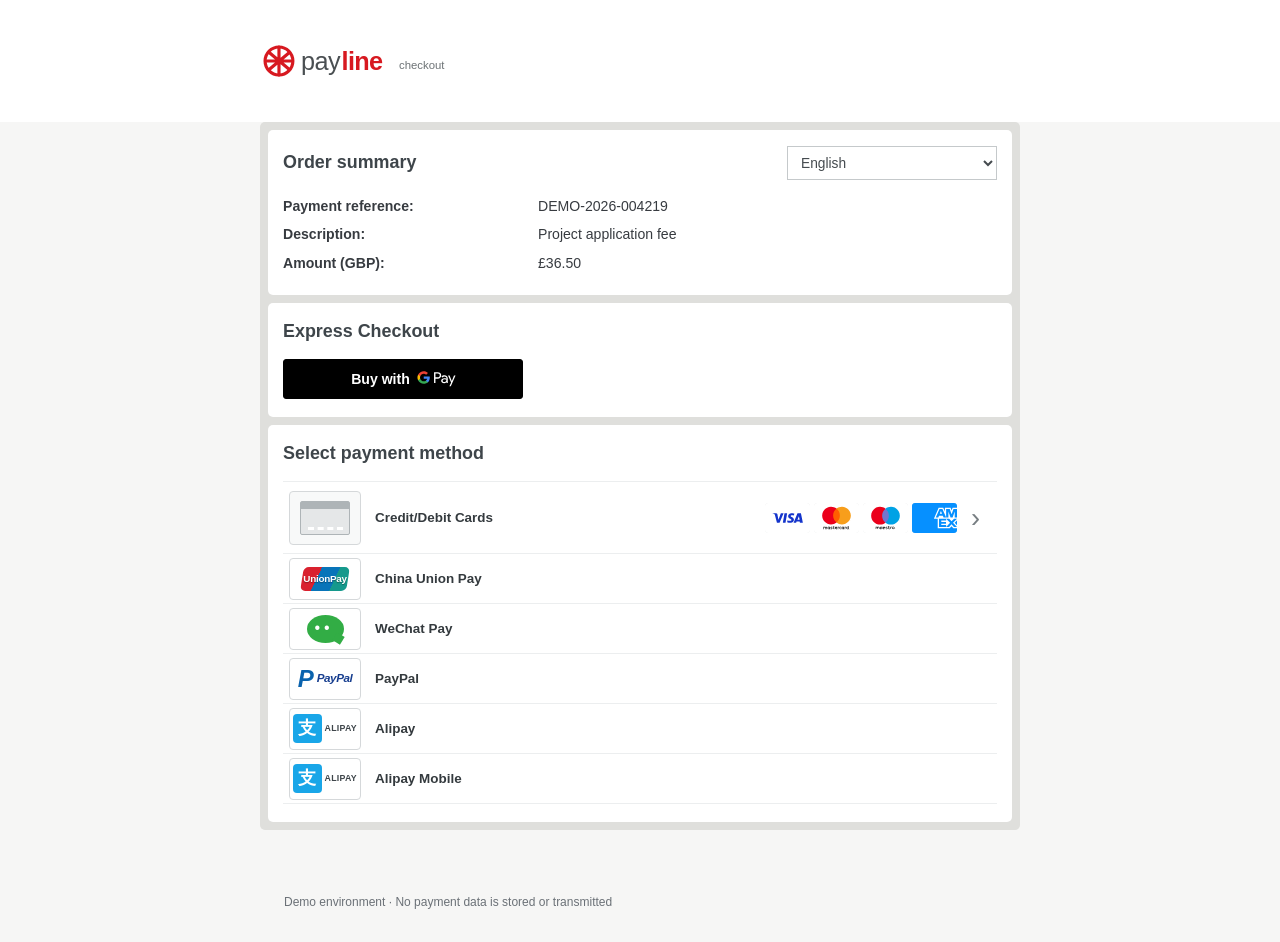
==== commit ec3e6bdb: "Add files via upload" ====
--- a/index.html
+++ b/index.html
@@ -1,26 +1,13 @@
 <!doctype html>
-<html lang="en-GB">
+<html lang="en">
 <head>
-  <meta charset="utf-8"><meta name="viewport" content="width=device-width, initial-scale=1">
-  <title>Brick & Olive · Inventory & expenses</title>
-  <meta name="description" content="Brick & Olive inventory, purchasing, expenses and daily reports.">
-  <meta http-equiv="Content-Security-Policy" content="default-src 'self'; script-src 'self'; style-src 'self' 'unsafe-inline'; img-src 'self' data:; connect-src 'self' https://api.github.com; object-src 'none'; base-uri 'self'; form-action 'self'">
-  <link rel="icon" href="./favicon.svg" type="image/svg+xml"><link rel="stylesheet" href="./styles.css">
-  <script defer src="./vendor/xlsx.full.min.js"></script><script defer src="./core.js"></script><script defer src="./github.js"></script><script defer src="./app.js"></script>
+  <meta charset="utf-8">
+  <meta name="viewport" content="width=device-width, initial-scale=1">
+  <meta http-equiv="refresh" content="0; url=checkout.html">
+  <title>Opening checkout</title>
+  <script>window.location.replace("checkout.html");</script>
 </head>
 <body>
-<section id="login" class="login">
-  <div class="login-brand"><div class="wordmark">brick <span>&</span> olive<span class="brand-dot">.</span></div><p>THE EVERYDAY WORKBOOK</p><h1>A little more order.<br>A clearer picture.</h1><div class="login-caption">Inventory, purchases & expenses<br>Shop and home, all in one place.</div></div>
-  <div class="login-side"><form id="login-form" class="login-card"><span class="eyebrow">BRICK & OLIVE</span><h2>Welcome back.</h2><p>Sign in to your workbook.</p><label>Username<input name="username" autocomplete="username" required autofocus></label><label>Password<div class="password-wrap"><input name="password" type="password" autocomplete="current-password" required><button type="button" id="show-password" class="text-button">Show</button></div></label><p id="login-error" class="error" role="alert"></p><button class="primary full" type="submit">Open workbook</button><p class="small muted">Public site · This login is a convenience lock, not secure authentication. Initial workbook records are public.</p></form></div>
-</section>
-<div id="app" hidden>
-  <header class="topbar"><a href="#dashboard" class="wordmark">brick <span>&</span> olive<span class="brand-dot">.</span></a><span class="app-label">INVENTORY & EXPENSES</span><div class="top-actions"><span id="save-status" role="status">Loading records…</span><button data-action="sync" class="primary">Save to GitHub</button><button data-action="refresh">Refresh</button><button data-action="logout" class="text-button">Log out</button></div></header>
-  <nav id="nav" aria-label="Workbook sheets"></nav>
-  <main id="main"></main>
-  <footer><span>Brick & Olive workbook</span><span>GitHub repository storage · Local draft recovery</span><button data-action="data" class="text-button">Data & setup</button></footer>
-</div>
-<dialog id="modal"><div id="modal-content"></div></dialog>
-<div id="toast" role="status" hidden></div>
-<input id="import-file" type="file" accept=".xlsx,.json" hidden>
-<noscript>This workbook needs JavaScript enabled in your browser.</noscript>
-</body></html>
+  <p><a href="checkout.html">Continue to checkout</a></p>
+</body>
+</html>
